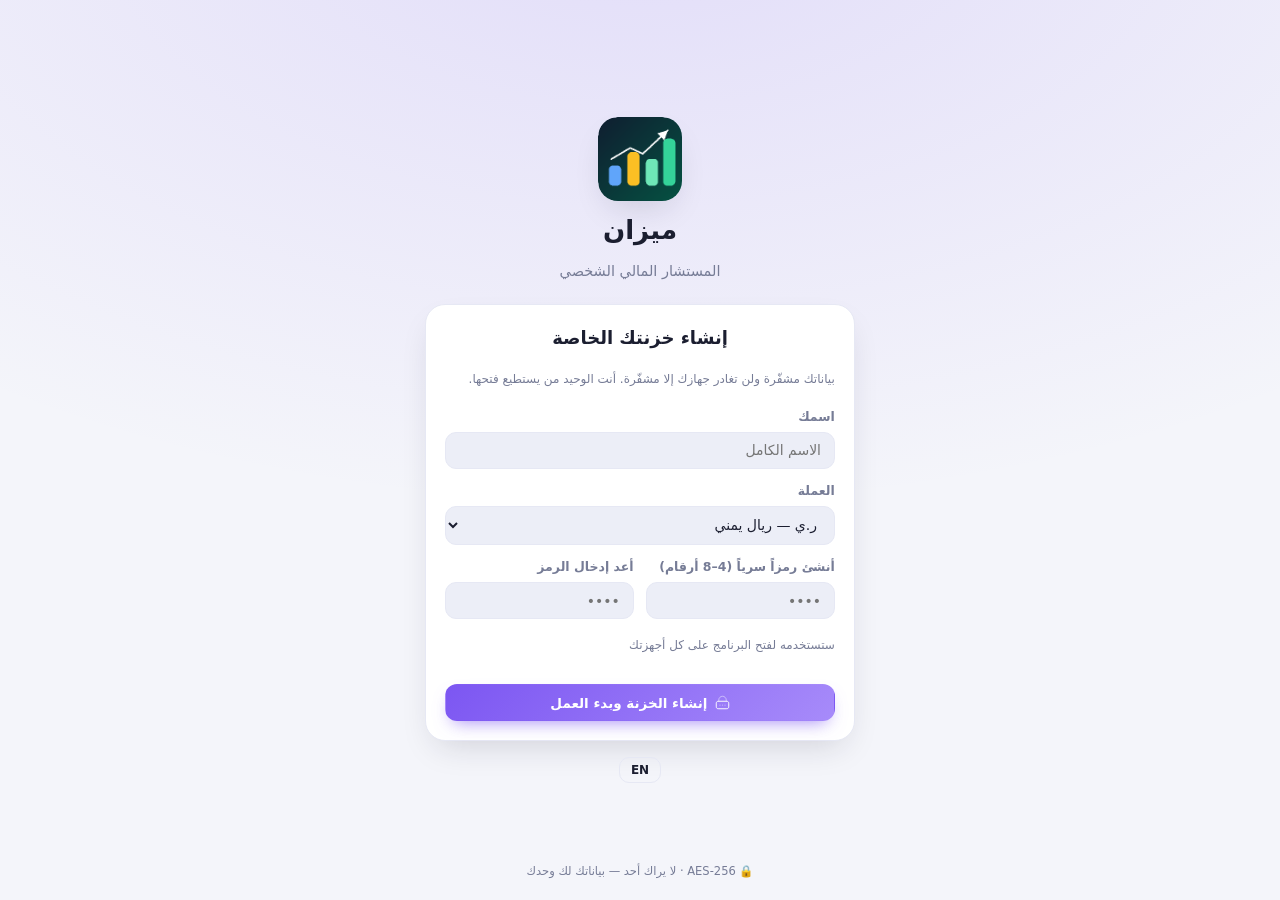
==== finance/index.html @ 8d306472 "إضافة ميزان | Mizan — مستشار مالي شخصي مشفّر (PWA) - تطبيق ثابت HTML/CSS/JS كامل عربي/إنجليزي (RTL ا" ====
<!DOCTYPE html>
<html lang="ar" dir="rtl">
<head>
  <meta charset="UTF-8">
  <meta name="viewport" content="width=device-width, initial-scale=1, viewport-fit=cover">
  <meta name="theme-color" content="#f4f5fa">
  <meta name="description" content="ميزان — مستشار مالي شخصي مشفّر يعمل على الهاتف والكمبيوتر مع مزامنة خاصة">
  <meta name="apple-mobile-web-app-capable" content="yes">
  <meta name="apple-mobile-web-app-status-bar-style" content="black-translucent">
  <title>ميزان | Mizan — المستشار المالي الشخصي</title>
  <link rel="manifest" href="manifest.webmanifest">
  <link rel="icon" type="image/png" href="assets/img/favicon.png">
  <link rel="apple-touch-icon" href="assets/img/icon-192.png">
  <link rel="stylesheet" href="assets/css/styles.css">
</head>
<body>

  <!-- ===================== شاشة القفل / الإنشاء ===================== -->
  <div id="lock-screen">
    <div id="lock-card"></div>
    <p class="lock-foot muted">🔒 AES-256 · لا يراك أحد — بياناتك لك وحدك</p>
  </div>

  <!-- ===================== التطبيق ===================== -->
  <div id="app" class="hidden">
    <aside id="sidebar"></aside>
    <div id="scrim" onclick="App.closeSidebar()"></div>
    <div id="main">
      <header id="topbar"></header>
      <main id="view" class="view"></main>
    </div>
  </div>

  <div id="modals"></div>
  <div id="toasts" aria-live="polite"></div>

  <!-- ===================== السكربتات (بالترتيب) ===================== -->
  <script src="assets/js/i18n.js"></script>
  <script src="assets/js/icons.js"></script>
  <script src="assets/js/util.js"></script>
  <script src="assets/js/data.js"></script>
  <script src="assets/js/vault.js"></script>
  <script src="assets/js/model.js"></script>
  <script src="assets/js/sync.js"></script>
  <script src="assets/js/advisor.js"></script>
  <script src="assets/js/views-core.js"></script>
  <script src="assets/js/views-finance.js"></script>
  <script src="assets/js/views-advisor.js"></script>
  <script src="assets/js/views-settings.js"></script>
  <script src="assets/js/app.js"></script>
</body>
</html>
---- finance/assets/css/styles.css ----
/* ============================================================
   ميزان | Mizan — التنسيقات الكاملة (تصميم الموك-أب)
   شريط جانبي داكن · منطقة رئيسية فاتحة · بطاقات متدرجة
   بنفسجي/تركوازي/وردي/أزرق · أزرار بنفسجية
   4 ثيمات · RTL/LTR · موبايل أول · طباعة
   ============================================================ */

/* ---------------- الثيمات ---------------- */
:root, [data-theme="light"] {
  --bg: #f4f5fa; --bg-2: #eceef7; --card: #ffffff; --card-2: #f5f6fc;
  --border: #e6e8f4; --text-1: #1b1e30; --text-2: #767c96;
  --primary: #7c56f2; --primary-2: #a78bfa; --primary-ink: #ffffff;
  --c-income: #10b981; --c-expense: #ef4444; --c-warn: #f59e0b; --c-orange: #f97316;
  --chart-grid: rgba(0,0,0,.08);
  --shadow: 0 8px 26px rgba(27,30,48,.08);
  --shadow-2: 0 14px 34px -12px rgba(27,30,48,.18);
  /* الشريط الجانبي الداكن (ثابت في كل الثيمات) */
  --side-bg: #1b2033; --side-bg-2: #161a2b;
  --side-text: #a5adcb; --side-text-1: #f5f6ff;
  --side-hover: rgba(255,255,255,.07);
  --side-active-1: #7c56f2; --side-active-2: #a78bfa;
  --side-border: rgba(255,255,255,.08);
  /* بطاقات متدرجة */
  --g-violet: linear-gradient(135deg, #8b5cf6 0%, #6d28d9 100%);
  --g-teal: linear-gradient(135deg, #2dd4bf 0%, #0d9488 100%);
  --g-pink: linear-gradient(135deg, #f472b6 0%, #db2777 100%);
  --g-blue: linear-gradient(135deg, #60a5fa 0%, #2563eb 100%);
}
[data-theme="dark"] {
  --bg: #0f1219; --bg-2: #151924; --card: #171b27; --card-2: #1d2231;
  --border: #272d3f; --text-1: #e8ebf5; --text-2: #8d95ad;
  --primary: #8b5cf6; --primary-2: #a78bfa; --primary-ink: #ffffff;
  --c-income: #34d399; --c-expense: #f87171; --c-warn: #fbbf24; --c-orange: #fb923c;
  --chart-grid: rgba(255,255,255,.07);
  --shadow: 0 8px 26px rgba(0,0,0,.35);
  --shadow-2: 0 14px 34px -12px rgba(0,0,0,.5);
  --side-bg: #12151f; --side-bg-2: #0d1018;
  --side-text: #98a0ba; --side-text-1: #f4f5ff;
  --side-hover: rgba(255,255,255,.06);
  --side-active-1: #7c56f2; --side-active-2: #a78bfa;
  --side-border: rgba(255,255,255,.07);
  --g-violet: linear-gradient(135deg, #8b5cf6 0%, #5b21b6 100%);
  --g-teal: linear-gradient(135deg, #14b8a6 0%, #0f766e 100%);
  --g-pink: linear-gradient(135deg, #f472b6 0%, #be185d 100%);
  --g-blue: linear-gradient(135deg, #60a5fa 0%, #1d4ed8 100%);
}
[data-theme="ocean"] {
  --bg: #071527; --bg-2: #0a1c33; --card: #0d2340; --card-2: #112c50;
  --border: #1c3a63; --text-1: #dcecff; --text-2: #7f9cc4;
  --primary: #38bdf8; --primary-2: #7dd3fc; --primary-ink: #04121f;
  --c-income: #34d399; --c-expense: #fb7185; --c-warn: #fbbf24; --c-orange: #fb923c;
  --chart-grid: rgba(255,255,255,.08);
  --shadow: 0 8px 26px rgba(0,0,0,.4);
  --shadow-2: 0 14px 34px -12px rgba(0,0,0,.55);
  --side-bg: #050f1e; --side-bg-2: #030a15;
  --side-text: #8ea9cd; --side-text-1: #eaf4ff;
  --side-hover: rgba(255,255,255,.06);
  --side-active-1: #1d8fd4; --side-active-2: #38bdf8;
  --side-border: rgba(255,255,255,.07);
  --g-violet: linear-gradient(135deg, #8b5cf6 0%, #5b21b6 100%);
  --g-teal: linear-gradient(135deg, #2dd4bf 0%, #0d9488 100%);
  --g-pink: linear-gradient(135deg, #f472b6 0%, #db2777 100%);
  --g-blue: linear-gradient(135deg, #38bdf8 0%, #2563eb 100%);
}
[data-theme="royal"] {
  --bg: #140f24; --bg-2: #1a1330; --card: #201840; --card-2: #272050;
  --border: #372d63; --text-1: #ece7ff; --text-2: #9b90c9;
  --primary: #8b6df0; --primary-2: #a78bfa; --primary-ink: #ffffff;
  --c-income: #a78bfa; --c-expense: #fb7185; --c-warn: #fbbf24; --c-orange: #fb923c;
  --chart-grid: rgba(255,255,255,.09);
  --shadow: 0 8px 26px rgba(0,0,0,.45);
  --shadow-2: 0 14px 34px -12px rgba(0,0,0,.6);
  --side-bg: #100b1f; --side-bg-2: #0b0717;
  --side-text: #a99ed4; --side-text-1: #f3efff;
  --side-hover: rgba(255,255,255,.07);
  --side-active-1: #7c5cd6; --side-active-2: #a78bfa;
  --side-border: rgba(255,255,255,.08);
  --g-violet: linear-gradient(135deg, #8b5cf6 0%, #6d28d9 100%);
  --g-teal: linear-gradient(135deg, #2dd4bf 0%, #0d9488 100%);
  --g-pink: linear-gradient(135deg, #f472b6 0%, #db2777 100%);
  --g-blue: linear-gradient(135deg, #818cf8 0%, #4338ca 100%);
}

* { box-sizing: border-box; }
html, body { margin: 0; padding: 0; height: 100%; }
body {
  font-family: "Segoe UI", Tahoma, "Noto Kufi Arabic", system-ui, -apple-system, sans-serif;
  background: var(--bg); color: var(--text-1); font-size: 14.5px; line-height: 1.6;
  -webkit-tap-highlight-color: transparent; transition: background .3s, color .3s;
}
h1,h2,h3,h4 { margin: 0; font-weight: 700; }
p { margin: .3rem 0; }
a { color: var(--primary); }
.muted { color: var(--text-2); }
.small { font-size: 12px; }
.center { text-align: center; }
.grow { flex: 1; }
.mt { margin-top: 1rem; }
.hidden { display: none !important; }
button { font-family: inherit; }
:focus-visible { outline: 2px solid var(--primary); outline-offset: 2px; }
* { scrollbar-width: thin; scrollbar-color: var(--border) transparent; }
::selection { background: color-mix(in srgb, var(--primary) 30%, transparent); }

/* ---------------- أيقونات Solar ---------------- */
.ic {
  width: 18px; height: 18px; display: inline-block; vertical-align: middle;
  flex-shrink: 0; fill: none;
}

/* ---------------- الأزرار ---------------- */
.btn {
  display: inline-flex; align-items: center; justify-content: center; gap: .45rem;
  border: 1px solid var(--border); background: var(--card); color: var(--text-1);
  padding: .58rem 1.05rem; border-radius: 12px; cursor: pointer; font-size: 13.5px; font-weight: 700;
  transition: .16s; white-space: nowrap;
}
.btn:hover { border-color: var(--primary); color: var(--primary); transform: translateY(-1px); }
.btn:active { transform: translateY(0); }
.btn:disabled { opacity: .55; cursor: not-allowed; transform: none; }
.btn-primary {
  background: linear-gradient(135deg, var(--primary), var(--primary-2));
  color: var(--primary-ink); border-color: transparent;
  box-shadow: 0 8px 18px -8px color-mix(in srgb, var(--primary) 75%, transparent);
}
.btn-primary:hover { color: var(--primary-ink); border-color: transparent; filter: brightness(1.05); }
.btn-ghost { background: transparent; }
.btn-danger { background: #b3261e22; color: #ef4444; border-color: #ef444455; }
.btn-danger:hover { background: #b3261e33; border-color: #ef4444; color: #ef4444; }
.btn-sm { padding: .32rem .65rem; font-size: 12px; border-radius: 10px; }
.btn.full { width: 100%; margin-top: .7rem; }
.btn-row { display: flex; gap: .5rem; flex-wrap: wrap; align-items: center; margin-top: .6rem; }
.btn-ic { width: 15px; height: 15px; }
.icon-btn {
  background: transparent; border: 1px solid transparent; color: var(--text-2);
  width: 38px; height: 38px; border-radius: 11px; cursor: pointer;
  display: inline-flex; align-items: center; justify-content: center; transition: .15s;
}
.icon-btn .ic { width: 19px; height: 19px; }
.icon-btn:hover { background: var(--card-2); color: var(--primary); border-color: var(--border); }
.btn-ghost.danger { color: #ef4444; }

/* ---------------- الحقول ---------------- */
.input {
  width: 100%; background: var(--bg-2); border: 1px solid var(--border); color: var(--text-1);
  padding: .58rem .8rem; border-radius: 11px; font-size: 14px; font-family: inherit; transition: .15s;
}
.input:focus { outline: none; border-color: var(--primary); box-shadow: 0 0 0 3px color-mix(in srgb, var(--primary) 20%, transparent); }
.input-pin { letter-spacing: .5rem; font-size: 22px; text-align: center; }
.fld { display: flex; flex-direction: column; gap: .3rem; font-size: 12.5px; color: var(--text-2); font-weight: 600; }
.lbl-ic { width: 14px; height: 14px; }
.form { display: flex; flex-direction: column; gap: .8rem; }
.grid2 { display: grid; grid-template-columns: 1fr 1fr; gap: .8rem; }
.check { display: flex; align-items: center; gap: .5rem; font-size: 13px; color: var(--text-2); cursor: pointer; }
.check input { width: 17px; height: 17px; accent-color: var(--primary); }
.filters { display: flex; gap: .5rem; flex-wrap: wrap; margin: .9rem 0; }
.filters .input { width: auto; flex: 1 1 130px; }
.filters .grow { flex: 2 1 220px; }
.seg { display: inline-flex; background: var(--bg-2); border: 1px solid var(--border); border-radius: 12px; padding: 3px; gap: 3px; }
.seg-btn { flex: 1; border: 0; background: transparent; color: var(--text-2); padding: .45rem .9rem; border-radius: 9px; cursor: pointer; font-weight: 700; font-size: 13px; display: inline-flex; align-items: center; justify-content: center; gap: .4rem; }
.seg-ic { width: 15px; height: 15px; }
.seg-btn.on { background: var(--card); color: var(--text-1); box-shadow: var(--shadow); }
.seg-btn.on.expense { color: var(--c-expense); }
.seg-btn.on.income { color: var(--c-income); }

/* ---------------- البطاقات والشبكات ---------------- */
.card {
  background: var(--card); border: 1px solid var(--border); border-radius: 18px;
  padding: 1.05rem 1.15rem; box-shadow: var(--shadow);
}
.card-title {
  font-size: 14.5px; font-weight: 800; margin-bottom: .65rem; color: var(--text-1);
  display: flex; align-items: center; gap: .5rem;
}
.card-title .ic { width: 17px; height: 17px; color: var(--primary); }
.grid2.stretch { display: grid; grid-template-columns: 1fr 1fr; gap: 1rem; margin: 1rem 0; align-items: start; }
.kpis { display: grid; grid-template-columns: repeat(4, 1fr); gap: .8rem; margin: .3rem 0 1rem; }
.kpis-2 { grid-template-columns: 1fr 1fr; }
.kpi { background: var(--card); border: 1px solid var(--border); border-radius: 16px; padding: .85rem 1rem; position: relative; overflow: hidden; box-shadow: var(--shadow); }
.kpi::after { content: ''; position: absolute; inset-inline-end: 0; top: 0; bottom: 0; width: 4px; background: var(--border); }
.kpi.income::after { background: var(--c-income); }
.kpi.expense::after { background: var(--c-expense); }
.kpi-top { display: flex; justify-content: space-between; align-items: center; }
.kpi-label { font-size: 12px; color: var(--text-2); font-weight: 700; }
.kpi-ic { color: var(--primary); display: inline-flex; }
.kpi-ic .ic { width: 17px; height: 17px; }
.kpi-val { font-size: 21px; font-weight: 800; margin-top: .2rem; direction: ltr; text-align: start; }
.kpi-sub { font-size: 11.5px; color: var(--text-2); margin-top: .1rem; display: flex; align-items: center; gap: .25rem; }
.list { display: flex; flex-direction: column; }
.card-list { display: flex; flex-direction: column; gap: .8rem; }

/* ---------------- بطاقات الملخص المتدرجة (الموك-أب) ---------------- */
.stats-grid { display: grid; grid-template-columns: repeat(4, 1fr); gap: 1rem; margin: .3rem 0 1.2rem; }
.stat-card {
  display: grid;
  grid-template-columns: auto 1fr auto;
  grid-template-areas: "ic . go" "info info info";
  gap: .55rem .6rem;
  align-items: center;
  padding: 1rem 1.05rem 1.05rem;
  border-radius: 20px;
  color: #fff;
  position: relative;
  overflow: hidden;
  cursor: default;
  transition: transform .18s, box-shadow .18s;
}
.stat-card::after {
  content: ''; position: absolute; inset: 0;
  background: radial-gradient(120% 90% at 100% 0%, rgba(255,255,255,.22), transparent 55%);
  pointer-events: none;
}
.stat-card.violet { background: var(--g-violet); box-shadow: 0 12px 26px -12px #8b5cf6aa; }
.stat-card.teal { background: var(--g-teal); box-shadow: 0 12px 26px -12px #14b8a6aa; }
.stat-card.pink { background: var(--g-pink); box-shadow: 0 12px 26px -12px #ec4899aa; }
.stat-card.blue { background: var(--g-blue); box-shadow: 0 12px 26px -12px #3b82f6aa; }
.stat-card[role="button"] { cursor: pointer; }
.stat-card[role="button"]:hover { transform: translateY(-3px); }
.stat-ic {
  grid-area: ic;
  width: 44px; height: 44px; border-radius: 14px;
  background: rgba(255,255,255,.22);
  border: 1px solid rgba(255,255,255,.28);
  display: flex; align-items: center; justify-content: center;
  position: relative; z-index: 1;
}
.stat-ic .ic { width: 23px; height: 23px; }
.stat-go {
  grid-area: go;
  width: 34px; height: 34px; border-radius: 50%;
  background: rgba(255,255,255,.2); border: 1px solid rgba(255,255,255,.3);
  color: #fff; display: flex; align-items: center; justify-content: center;
  cursor: pointer; transition: .15s; position: relative; z-index: 1;
}
.stat-go .ic { width: 16px; height: 16px; }
.stat-go:hover { background: rgba(255,255,255,.34); transform: rotate(8deg); }
.stat-info { grid-area: info; display: flex; flex-direction: column; min-width: 0; position: relative; z-index: 1; }
.stat-label { font-size: 12px; font-weight: 700; color: rgba(255,255,255,.85); }
.stat-val { font-size: 23px; font-weight: 800; line-height: 1.25; direction: ltr; text-align: start; }
.stat-sub { font-size: 11.5px; color: rgba(255,255,255,.78); white-space: nowrap; overflow: hidden; text-overflow: ellipsis; }

/* ---------------- تخطيط لوحة التحكم ---------------- */
.dash-layout { display: flex; gap: 1rem; align-items: flex-start; }
[dir="rtl"] .dash-layout { flex-direction: row-reverse; }
.dash-main { flex: 1; min-width: 0; display: flex; flex-direction: column; gap: 1rem; }
.dash-aside { width: 340px; flex-shrink: 0; display: flex; flex-direction: column; gap: 1rem; }
.page-head.greet h2 { font-size: 22px; }
.page-head.greet p { font-size: 12.5px; }

/* إحصاءات سريعة (العمود الجانبي) */
.qstats { display: flex; flex-direction: column; gap: .65rem; }
.qstat { display: flex; align-items: center; gap: .7rem; }
.qstat-ic {
  width: 38px; height: 38px; border-radius: 12px; flex-shrink: 0;
  background: color-mix(in srgb, var(--primary) 14%, transparent);
  color: var(--primary);
  display: flex; align-items: center; justify-content: center;
}
.qstat-ic .ic { width: 19px; height: 19px; }
.qstat > div { display: flex; flex-direction: column; min-width: 0; }
.qstat-label { font-size: 11.5px; color: var(--text-2); font-weight: 600; }
.qstat b { font-size: 14px; font-weight: 800; }

/* ---------------- الحركات ---------------- */
.tx-row { display: flex; align-items: center; gap: .7rem; padding: .55rem .2rem; border-bottom: 1px solid var(--border); }
.list .tx-row:last-child, .card .tx-row:last-child { border-bottom: 0; }
.tx-row.clickable { cursor: pointer; border-radius: 12px; }
.tx-row.clickable:hover { background: var(--card-2); }
.tx-ic { width: 40px; height: 40px; border-radius: 13px; display: flex; align-items: center; justify-content: center; flex-shrink: 0; }
.tx-ic .ic { width: 20px; height: 20px; }
.tx-mid { flex: 1; min-width: 0; }
.tx-title { font-weight: 700; font-size: 13.5px; display: flex; align-items: center; gap: .4rem; }
.tx-sub { font-size: 11.5px; color: var(--text-2); overflow: hidden; text-overflow: ellipsis; white-space: nowrap; }
.tx-amt { font-weight: 800; direction: ltr; font-size: 14px; white-space: nowrap; }
.tx-amt.income { color: var(--c-income); }
.tx-amt.expense { color: var(--c-expense); }
.day-group { margin-bottom: .3rem; }
.day-head { display: flex; justify-content: space-between; padding: .4rem .3rem .3rem; font-size: 12px; color: var(--text-2); font-weight: 700; }
.day-net { direction: ltr; }
.day-net.income { color: var(--c-income); }
.day-net.expense { color: var(--c-expense); }
.sum-bar { display: flex; gap: .5rem; flex-wrap: wrap; align-items: center; margin-bottom: .8rem; }
.chip {
  display: inline-flex; align-items: center; gap: .4rem;
  background: var(--card-2); border: 1px solid var(--border); border-radius: 999px;
  padding: .25rem .7rem; font-size: 12px; font-weight: 700; color: var(--text-1);
}
.chip::before { content: ''; width: 8px; height: 8px; border-radius: 50%; background: var(--chip, var(--primary)); }
.chip:has(.ic)::before { display: none; }
.chip .chip-ic { width: 14px; height: 14px; color: var(--chip, var(--primary)); }
.chip.ok { color: var(--c-income); }
.chip.bad { color: var(--c-expense); }
.chip.muted { color: var(--text-2); }

/* ---------------- الحسابات ---------------- */
.acc-grid { display: grid; grid-template-columns: repeat(auto-fill, minmax(280px, 1fr)); gap: 1rem; }
.acc-head { display: flex; align-items: center; gap: .7rem; }
.acc-ic {
  width: 46px; height: 46px; border-radius: 14px;
  background: color-mix(in srgb, var(--primary) 13%, transparent);
  color: var(--primary);
  display: flex; align-items: center; justify-content: center; flex-shrink: 0;
}
.acc-ic .ic { width: 24px; height: 24px; }
.acc-names { flex: 1; min-width: 0; display: flex; flex-direction: column; }
.acc-bal { font-weight: 800; font-size: 17px; direction: ltr; }
.acc-foot { display: flex; gap: .4rem; margin-top: .7rem; flex-wrap: wrap; }

/* ---------------- أشرطة التقدّم ---------------- */
.bar { height: 9px; background: var(--bg-2); border-radius: 999px; overflow: hidden; margin: .35rem 0; }
.bar.big { height: 13px; }
.bar-fill { display: block; height: 100%; border-radius: 999px; transition: width .5s; }
.bar-fill.ok { background: linear-gradient(90deg, var(--primary), var(--primary-2)); }
.bar-fill.warn { background: linear-gradient(90deg, #d97706, var(--c-warn)); }
.bar-fill.bad { background: linear-gradient(90deg, #b91c1c, var(--c-expense)); }
.bar-fill.nolimit { background: var(--text-2); opacity: .4; }

/* ---------------- الميزانية ---------------- */
.budget-total .bt-head { display: flex; justify-content: space-between; font-weight: 700; }
.budget-row { padding: .6rem 0; border-bottom: 1px dashed var(--border); }
.budget-row:last-child { border-bottom: 0; }
.br-head { display: flex; align-items: center; gap: .5rem; }
.br-amt { flex: 1; text-align: end; font-weight: 700; font-size: 13px; direction: ltr; }
.month-tag { font-weight: 800; min-width: 110px; text-align: center; }
.due-banner { display: flex; align-items: center; justify-content: space-between; gap: 1rem; margin-bottom: 1rem; border-color: var(--c-warn); }
.due-banner span { display: inline-flex; align-items: center; gap: .45rem; font-weight: 700; }
.due-banner .ic { color: var(--c-warn); }
.rec-card.off { opacity: .6; }

/* ---------------- الرسوم ---------------- */
.chart-wrap svg.chart { width: 100%; height: auto; display: block; }
.legend-inline { display: flex; gap: 1rem; font-size: 12px; color: var(--text-2); }
.legend-inline .dot, .legend-row .dot { display: inline-block; width: 9px; height: 9px; border-radius: 50%; margin-inline-end: .3rem; }
.donut-box { display: flex; gap: 1rem; align-items: center; flex-wrap: wrap; }
.donut { width: 165px; height: 165px; flex-shrink: 0; }
.legend { flex: 1; min-width: 160px; display: flex; flex-direction: column; gap: .3rem; }
.legend-row { display: flex; align-items: center; gap: .4rem; font-size: 12.5px; }
.legend-label { flex: 1; color: var(--text-2); }
.legend-val { font-weight: 700; direction: ltr; }
.legend-pct { color: var(--text-2); min-width: 42px; text-align: end; }
.gauge-box { text-align: center; }
.gauge-box svg { width: 190px; max-width: 100%; }
.gauge-arc { transition: stroke-dasharray .8s; }
.gauge-label { font-weight: 700; color: var(--text-2); margin-top: -.4rem; }
.empty-mini { color: var(--text-2); font-size: 13px; padding: 1.4rem 0; text-align: center; }

/* درجة المستشار */
.score-parts { display: flex; gap: .55rem; margin-top: .7rem; flex-wrap: wrap; }
.score-part { display: flex; align-items: center; gap: .35rem; background: var(--card-2); border-radius: 10px; padding: .32rem .55rem; font-size: 12px; }
.sp-ic { color: var(--primary); }
.sp-ic .ic, .score-part .sp-ic { width: 14px; height: 14px; }
.sp-metric { direction: ltr; font-weight: 700; color: var(--text-2); }
.sp-bar { width: 34px; height: 6px; background: var(--bg-2); border-radius: 999px; overflow: hidden; }
.sp-bar.wide { flex: 1; width: auto; }
.sp-bar i { display: block; height: 100%; background: linear-gradient(90deg, var(--primary), var(--primary-2)); border-radius: 999px; }
.score-parts.vert { flex-direction: column; }
.sp-row { display: flex; align-items: center; gap: .6rem; font-size: 13px; }
.sp-name { min-width: 155px; color: var(--text-2); display: inline-flex; align-items: center; gap: .4rem; }
.sp-name .ic { width: 15px; height: 15px; color: var(--primary); }
.sp-val { font-weight: 800; direction: ltr; min-width: 46px; text-align: center; }

/* ---------------- المستشار ---------------- */
.ins-list { display: flex; flex-direction: column; gap: .6rem; }
.ins { display: flex; gap: .65rem; padding: .7rem .8rem; border-radius: 14px; border: 1px solid var(--border); background: var(--card-2); }
.ins-high { border-inline-start: 4px solid var(--c-expense); }
.ins-med { border-inline-start: 4px solid var(--c-warn); }
.ins-low { border-inline-start: 4px solid var(--primary-2); }
.ins-ic { color: var(--primary); display: inline-flex; padding-top: .1rem; }
.ins-ic .ic { width: 20px; height: 20px; }
.ins-high .ins-ic { color: var(--c-expense); }
.ins-med .ins-ic { color: var(--c-warn); }
.ins-title { font-weight: 800; font-size: 13px; }
.ins-text { font-size: 13px; color: var(--text-2); margin: .15rem 0 0; }
.goal-result { display: grid; grid-template-columns: 1fr 1fr; gap: .8rem; margin-top: .8rem; }
.goal-verdict { grid-column: 1 / -1; padding: .6rem .8rem; border-radius: 12px; font-weight: 700; font-size: 13px; background: var(--card-2); }
.goal-verdict.ok { color: var(--c-income); }
.goal-verdict.tight { color: var(--c-warn); }
.goal-verdict.no { color: var(--c-expense); }

/* ---------------- التقارير ---------------- */
.rank-row { display: flex; align-items: center; gap: .6rem; padding: .4rem 0; border-bottom: 1px dashed var(--border); }
.rank-row:last-child { border-bottom: 0; }
.rank-bar { flex: 1; height: 8px; background: var(--bg-2); border-radius: 999px; overflow: hidden; }
.rank-bar i { display: block; height: 100%; background: linear-gradient(90deg, var(--primary), var(--primary-2)); }
.delta { font-size: 12px; font-weight: 800; direction: ltr; display: inline-flex; align-items: center; gap: .15rem; }
.delta-ic { width: 11px; height: 11px; }
.table-wrap { overflow-x: auto; margin: 1rem 0; }
.table { width: 100%; border-collapse: collapse; font-size: 13px; }
.table th, .table td { padding: .5rem .6rem; text-align: start; border-bottom: 1px solid var(--border); }
.table th { color: var(--text-2); font-size: 12px; }
.table td.num, .table th.num { direction: ltr; text-align: end; }
.table tfoot td { font-weight: 800; border-top: 2px solid var(--border); }
.table td .ic { width: 15px; height: 15px; color: var(--primary); vertical-align: -3px; }

/* ---------------- الإعدادات ---------------- */
.settings-layout { display: grid; grid-template-columns: 215px 1fr; gap: 1rem; align-items: start; }
.settings-nav { display: flex; flex-direction: column; gap: .3rem; position: sticky; top: 1rem; }
.set-tab {
  display: flex; align-items: center; gap: .55rem;
  background: transparent; border: 1px solid transparent; color: var(--text-2);
  padding: .58rem .85rem; border-radius: 12px; cursor: pointer; font-weight: 700;
  font-size: 13.5px; text-align: start; transition: .14s;
}
.set-tab .tab-ic { width: 17px; height: 17px; }
.set-tab:hover { background: var(--card); color: var(--text-1); }
.set-tab.on {
  background: linear-gradient(135deg, color-mix(in srgb, var(--primary) 16%, var(--card)), var(--card));
  color: var(--primary); border-color: color-mix(in srgb, var(--primary) 35%, transparent);
}
.settings-body { display: flex; flex-direction: column; gap: 1rem; }
.kv { display: flex; flex-direction: column; gap: .35rem; margin: .5rem 0; }
.kv > div { display: flex; justify-content: space-between; gap: 1rem; font-size: 13px; padding: .3rem 0; border-bottom: 1px dashed var(--border); align-items: center; }
.kv b { direction: ltr; }
.kv-ic { width: 16px; height: 16px; vertical-align: -3px; }
.theme-grid { display: grid; grid-template-columns: repeat(auto-fit, minmax(110px, 1fr)); gap: .7rem; }
.theme-card {
  display: flex; flex-direction: column; align-items: center; gap: .35rem;
  padding: .95rem .5rem; border-radius: 16px; border: 2px solid var(--border);
  background: var(--card-2); cursor: pointer; font-weight: 700; font-size: 13px;
  color: var(--text-1); transition: .15s;
}
.theme-card:hover { transform: translateY(-2px); }
.theme-card.on { border-color: var(--primary); box-shadow: 0 0 0 3px color-mix(in srgb, var(--primary) 22%, transparent); }
.theme-card.dark { background: #131a23; color: #e8ebf5; }
.theme-card.light { background: #f4f7fb; color: #17202e; }
.theme-card.ocean { background: #0d2340; color: #dcecff; }
.theme-card.royal { background: #201840; color: #ece7ff; }
.th-ic { display: flex; }
.th-ic .ic { width: 24px; height: 24px; }
.steps { margin: .4rem 0; padding-inline-start: 1.2rem; color: var(--text-2); font-size: 12.5px; }
.steps li { margin-bottom: .25rem; }
.sync-status { margin: .5rem 0; }
.sync-pill {
  display: inline-flex; align-items: center; gap: .45rem;
  padding: .38rem .85rem; border-radius: 999px; font-size: 12.5px; font-weight: 700;
  background: var(--card-2); border: 1px solid var(--border);
}
.sync-pill .pill-ic { width: 14px; height: 14px; }
.sync-pill.ok { color: var(--c-income); border-color: color-mix(in srgb, var(--c-income) 40%, transparent); }
.sync-pill.err { color: var(--c-expense); }
.sync-pill.busy { color: var(--c-warn); }
.log-row { display: flex; gap: .6rem; align-items: center; padding: .35rem 0; border-bottom: 1px dashed var(--border); font-size: 12.5px; }
.log-ic { width: 15px; height: 15px; }
.danger-box { border: 1px solid #ef444455; border-radius: 14px; padding: .8rem; background: #b3261e11; }
.about { text-align: center; display: flex; flex-direction: column; align-items: center; gap: .3rem; }

/* ---------------- النوافذ والتنبيهات ---------------- */
.overlay { position: fixed; inset: 0; background: rgba(10,12,22,.55); backdrop-filter: blur(4px); display: flex; align-items: center; justify-content: center; padding: 1rem; z-index: 60; opacity: 0; transition: opacity .2s; }
.overlay.show { opacity: 1; }
.modal { background: var(--card); border: 1px solid var(--border); border-radius: 20px; width: min(480px, 100%); max-height: 88vh; display: flex; flex-direction: column; box-shadow: 0 24px 60px rgba(10,12,22,.35); transform: translateY(8px); transition: transform .2s; }
.overlay.show .modal { transform: none; }
.modal-wide { width: min(680px, 100%); }
.modal-head { display: flex; align-items: center; justify-content: space-between; gap: .6rem; padding: .95rem 1.15rem; border-bottom: 1px solid var(--border); }
.modal-head h3 { display: flex; align-items: center; gap: .5rem; font-size: 15.5px; }
.modal-head h3 .ic { width: 18px; height: 18px; color: var(--primary); }
.modal-body { padding: 1rem 1.15rem; overflow-y: auto; }
.modal-foot { display: flex; gap: .5rem; justify-content: flex-end; padding: .8rem 1.15rem; border-top: 1px solid var(--border); }
.confirm-body { font-size: 14px; }
.recovery-code {
  font-family: "Consolas", monospace; font-size: 20px; font-weight: 800;
  letter-spacing: .12em; direction: ltr; text-align: center;
  background: var(--bg-2); border: 1px dashed var(--primary); border-radius: 14px;
  padding: .9rem; margin: .8rem 0; user-select: all; color: var(--primary);
}
#toasts { position: fixed; bottom: 1rem; inset-inline-start: 50%; transform: translateX(50%); display: flex; flex-direction: column; gap: .5rem; z-index: 90; align-items: center; }
[dir="rtl"] #toasts { transform: translateX(50%); }
[dir="ltr"] #toasts { transform: translateX(-50%); }
.toast {
  display: flex; align-items: center; gap: .55rem;
  background: var(--card); border: 1px solid var(--border); border-radius: 14px;
  padding: .6rem 1rem; box-shadow: var(--shadow-2); font-size: 13.5px; font-weight: 600;
  opacity: 0; transform: translateY(10px); transition: .25s; max-width: 92vw;
}
.toast.show { opacity: 1; transform: none; }
.toast-ic { display: inline-flex; }
.toast-ic .ic { width: 16px; height: 16px; }
.toast-ok .toast-ic { color: var(--c-income); }
.toast-err .toast-ic { color: var(--c-expense); }
.toast-warn .toast-ic { color: var(--c-warn); }
.toast-info .toast-ic { color: var(--primary); }

/* ---------------- شاشة القفل ---------------- */
#lock-screen {
  position: fixed; inset: 0; display: flex; flex-direction: column;
  align-items: center; justify-content: center;
  background: radial-gradient(1100px 600px at 50% -10%, color-mix(in srgb, var(--primary) 15%, transparent), transparent), var(--bg);
  padding: 1.2rem; z-index: 40;
}
#lock-card { width: min(430px, 100%); display: flex; flex-direction: column; gap: 1rem; align-items: stretch; }
.auth-logo { text-align: center; display: flex; flex-direction: column; align-items: center; gap: .2rem; }
.auth-logo img { border-radius: 20px; box-shadow: var(--shadow-2); }
.auth-logo h1 { font-size: 26px; margin-top: .4rem; }
.auth-form { background: var(--card); border: 1px solid var(--border); border-radius: 20px; padding: 1.2rem; box-shadow: var(--shadow-2); }
.auth-form h2 { font-size: 18px; display: flex; align-items: center; gap: .5rem; justify-content: center; }
.auth-msg { min-height: 18px; font-size: 12.5px; color: var(--c-expense); font-weight: 700; }
.lang-btn { align-self: center; }
.lock-foot { position: fixed; bottom: .9rem; font-size: 11.5px; }

/* ---------------- الهيكل ---------------- */
#app { display: flex; min-height: 100vh; }
#sidebar {
  width: 252px; flex-shrink: 0;
  background: linear-gradient(180deg, var(--side-bg), var(--side-bg-2));
  border-inline-end: 1px solid var(--side-border);
  padding: 1rem .85rem; display: flex; flex-direction: column; gap: .9rem;
  position: sticky; top: 0; height: 100vh;
}
.brand { display: flex; align-items: center; gap: .65rem; padding: .2rem .45rem .7rem; }
.brand img { border-radius: 11px; }
.brand b { font-size: 17.5px; display: block; line-height: 1.25; color: var(--side-text-1); }
.brand .muted { color: var(--side-text); font-size: 11px; }
.nav { display: flex; flex-direction: column; gap: .2rem; flex: 1; overflow-y: auto; }
.nav-item {
  display: flex; align-items: center; gap: .65rem;
  background: transparent; border: 1px solid transparent; color: var(--side-text);
  padding: .58rem .75rem; border-radius: 12px; cursor: pointer; font-weight: 700;
  font-size: 13.5px; text-align: start; transition: .14s;
}
.nav-item:hover { background: var(--side-hover); color: var(--side-text-1); }
.nav-item.on {
  background: linear-gradient(135deg, var(--side-active-1), var(--side-active-2));
  color: #fff; border-color: transparent;
  box-shadow: 0 8px 18px -9px color-mix(in srgb, var(--side-active-1) 90%, transparent);
}
.nav-ic { width: 21px; height: 21px; display: inline-flex; align-items: center; justify-content: center; }
.nav-ic .ic { width: 21px; height: 21px; }
.side-foot { display: flex; flex-direction: column; gap: .55rem; border-top: 1px solid var(--side-border); padding-top: .65rem; }
.sync-mini { font-size: 11.5px; color: var(--side-text); padding: 0 .4rem; display: flex; align-items: center; gap: .4rem; }
.sync-mini .mini-ic { width: 14px; height: 14px; }
.side-user { display: flex; align-items: center; gap: .55rem; font-size: 13px; font-weight: 700; color: var(--side-text-1); }
.side-user .icon-btn { color: var(--side-text); width: 32px; height: 32px; }
.side-user .icon-btn:hover { background: var(--side-hover); border-color: transparent; color: #fff; }
.avatar {
  width: 31px; height: 31px; border-radius: 50%;
  background: linear-gradient(135deg, var(--primary), var(--primary-2));
  color: var(--primary-ink); display: flex; align-items: center; justify-content: center;
  font-weight: 800; flex-shrink: 0;
}
#main { flex: 1; min-width: 0; display: flex; flex-direction: column; }
#topbar {
  display: flex; align-items: center; gap: .55rem;
  padding: .6rem 1.15rem; border-bottom: 1px solid var(--border);
  background: color-mix(in srgb, var(--bg) 86%, transparent);
  backdrop-filter: blur(10px); position: sticky; top: 0; z-index: 20;
}
.top-title { font-size: 16.5px; }
/* حقل البحث */
.top-search {
  display: flex; align-items: center; gap: .45rem;
  background: var(--card); border: 1px solid var(--border); border-radius: 999px;
  padding: .38rem .95rem; width: min(290px, 32vw); transition: .15s;
}
.top-search:focus-within { border-color: var(--primary); box-shadow: 0 0 0 3px color-mix(in srgb, var(--primary) 16%, transparent); }
.ts-ic { color: var(--text-2); width: 17px; height: 17px; }
.top-search-input { border: 0; background: transparent; outline: none; font-size: 13.5px; color: var(--text-1); width: 100%; font-family: inherit; min-width: 0; }
.top-search-input::placeholder { color: var(--text-2); }
.top-search-input::-webkit-search-cancel-button { -webkit-appearance: none; }
/* الجرس + الصورة الشخصية */
.notif-btn { position: relative; border-radius: 50%; background: var(--card); border-color: var(--border); }
.notif-dot { position: absolute; top: 7px; inset-inline-end: 7px; width: 8px; height: 8px; background: #ef4444; border-radius: 50%; border: 2px solid var(--card); }
.top-avatar {
  display: flex; align-items: center; gap: .2rem; cursor: pointer;
  padding: .15rem .3rem .15rem .15rem; border-radius: 999px;
  background: var(--card); border: 1px solid var(--border);
}
.top-avatar .ta-ic { width: 14px; height: 14px; color: var(--text-2); }
.menu-btn { display: none; }
.view { padding: 1.2rem 1.15rem; max-width: 1280px; width: 100%; margin: 0 auto; }
.page-head { display: flex; align-items: flex-start; justify-content: space-between; gap: 1rem; flex-wrap: wrap; margin-bottom: .95rem; }
.page-head h2 { font-size: 20px; }
.page-actions { display: flex; gap: .45rem; align-items: center; flex-wrap: wrap; }
#scrim { display: none; }
.empty { text-align: center; color: var(--text-2); padding: 1.8rem 1rem; }
.empty-ic { display: flex; justify-content: center; margin-bottom: .4rem; color: var(--text-2); opacity: .8; }

/* ---------------- الموبايل ---------------- */
@media (max-width: 1100px) {
  .dash-layout, [dir="rtl"] .dash-layout { flex-direction: column; }
  .dash-aside { width: 100%; }
}
@media (max-width: 900px) {
  .kpis { grid-template-columns: 1fr 1fr; }
  .stats-grid { grid-template-columns: 1fr 1fr; }
  .grid2.stretch { grid-template-columns: 1fr; }
  .settings-layout { grid-template-columns: 1fr; }
  .settings-nav { flex-direction: row; overflow-x: auto; position: static; padding-bottom: .3rem; }
  .set-tab { white-space: nowrap; }
}
@media (max-width: 720px) {
  body { font-size: 14px; }
  #sidebar {
    position: fixed; inset-inline-start: 0; top: 0; bottom: 0; z-index: 50;
    transform: translateX(105%); transition: transform .25s; height: 100dvh;
  }
  [dir="ltr"] #sidebar { transform: translateX(-105%); }
  .side-open #sidebar { transform: none; }
  .side-open #scrim { display: block; position: fixed; inset: 0; background: rgba(10,12,22,.5); z-index: 45; }
  .menu-btn { display: inline-flex; color: #c8cde3; }
  .menu-btn:hover { background: rgba(255,255,255,.1); border-color: transparent; color: #fff; }
  /* الشريط العلوي الداكن في الموبايل (حسب الموك-أب) */
  #topbar {
    background: linear-gradient(135deg, var(--side-bg), var(--side-bg-2));
    border-bottom-color: var(--side-border);
  }
  #topbar .top-title { color: #fff; font-size: 15.5px; }
  #topbar .icon-btn { color: #c8cde3; }
  #topbar .icon-btn:hover { background: rgba(255,255,255,.1); border-color: transparent; color: #fff; }
  #topbar .notif-btn { background: rgba(255,255,255,.08); border-color: rgba(255,255,255,.12); }
  #topbar .top-avatar { background: rgba(255,255,255,.08); border-color: rgba(255,255,255,.12); }
  #topbar .top-avatar .ta-ic { color: #c8cde3; }
  .top-search { width: min(180px, 30vw); background: rgba(255,255,255,.09); border-color: rgba(255,255,255,.13); }
  .top-search .ts-ic { color: #c8cde3; }
  .top-search-input { color: #fff; }
  .top-search-input::placeholder { color: #9aa3c0; }
  .view { padding: .85rem .8rem; }
  .grid2 { grid-template-columns: 1fr; }
  .kpis { gap: .6rem; }
  .kpi-val { font-size: 18px; }
  .goal-result { grid-template-columns: 1fr; }
  .modal-foot { flex-direction: column-reverse; }
  .modal-foot .btn { width: 100%; }
  .sp-name { min-width: 125px; }
  .donut-box { justify-content: center; }
  .donut { width: 140px; height: 140px; }
  .page-head.greet h2 { font-size: 19px; }
  /* بطاقات ملخص متراكمة على شكل حبوب */
  .stats-grid { grid-template-columns: 1fr; gap: .7rem; }
  .stat-card {
    grid-template-columns: auto 1fr auto;
    grid-template-areas: "ic info go";
    padding: .8rem .95rem;
    border-radius: 22px;
    gap: .75rem;
  }
  .stat-info { flex-direction: row; align-items: center; justify-content: space-between; gap: .6rem; flex-wrap: wrap; }
  .stat-val { font-size: 19px; }
  .stat-label { font-size: 11.5px; }
  .stat-sub { display: none; }
  .stat-ic { width: 40px; height: 40px; border-radius: 13px; }
  .stat-ic .ic { width: 21px; height: 21px; }
}
@media (max-width: 420px) {
  .kpis { grid-template-columns: 1fr; }
  .top-search { display: none; }
}

/* ---------------- الطباعة ---------------- */
@media print {
  body { background: #fff !important; color: #000 !important; }
  #sidebar, #topbar, #scrim, #toasts, #modals, .page-actions, .no-print, .settings-nav, .btn, .icon-btn { display: none !important; }
  .card, .kpi, .table-wrap { background: #fff !important; border: 1px solid #bbb !important; box-shadow: none !important; break-inside: avoid; }
  .stat-card {
    background: #fff !important; color: #000 !important;
    border: 1px solid #bbb !important; box-shadow: none !important; break-inside: avoid;
  }
  .stat-card::after { display: none; }
  .stat-label, .stat-sub { color: #444 !important; }
  .stat-ic { background: #eee !important; border-color: #ccc !important; color: #000 !important; }
  .stat-go { display: none !important; }
  .view { max-width: 100%; padding: 0; }
  .muted, .tx-sub, .kpi-sub, .kpi-label { color: #444 !important; }
  .grid2.stretch { grid-template-columns: 1fr 1fr; }
  .dash-layout { display: block; }
  .dash-aside { width: 100%; }
  @page { margin: 1.2cm; }
}
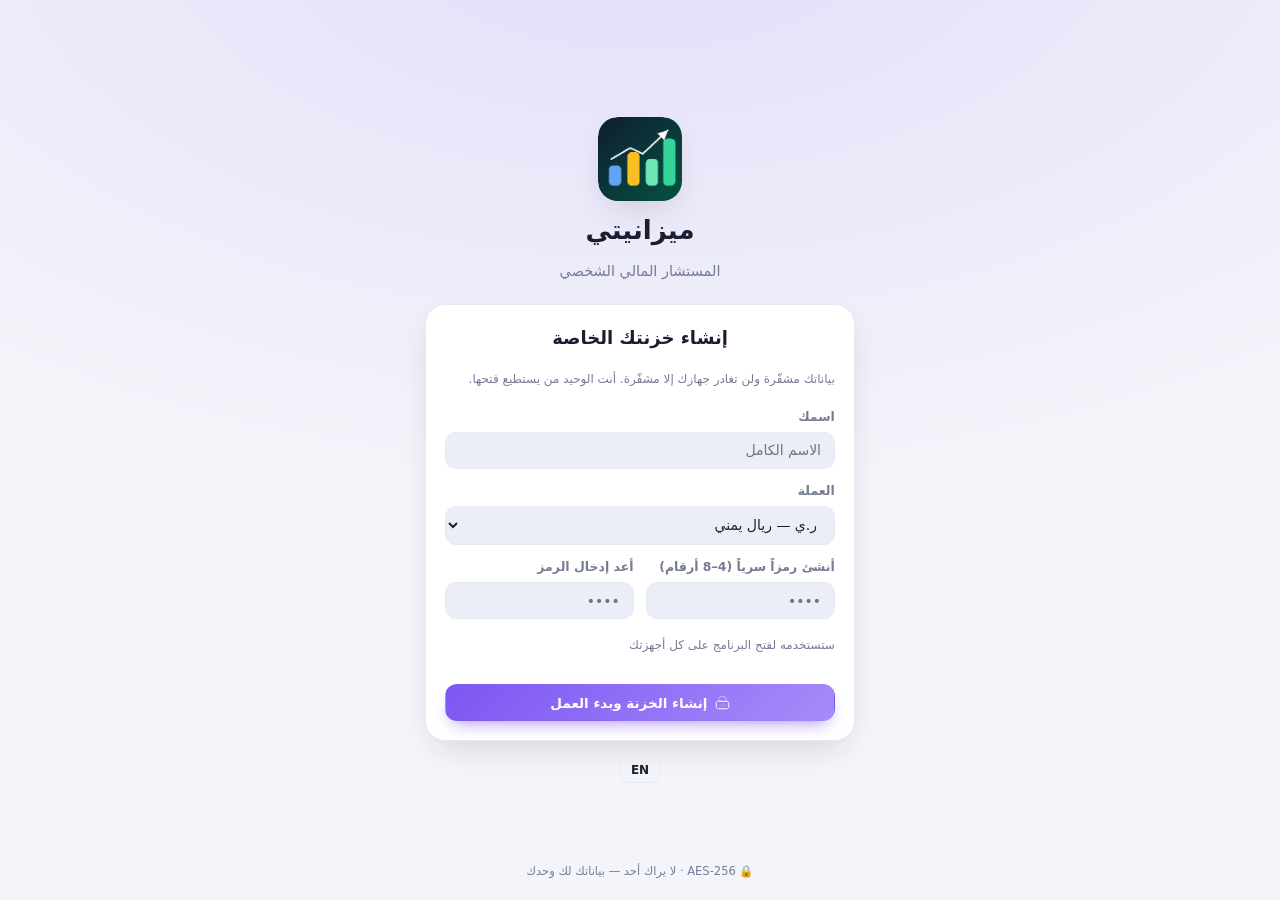
==== commit 79188d4f: "إعادة تسمية البرنامج إلى ميزانيتي | MIZANIYATI - الاسم في العنوان والـ manifest وشاشة القفل والعلامة" ====
--- a/finance/index.html
+++ b/finance/index.html
@@ -4,10 +4,10 @@
   <meta charset="UTF-8">
   <meta name="viewport" content="width=device-width, initial-scale=1, viewport-fit=cover">
   <meta name="theme-color" content="#f4f5fa">
-  <meta name="description" content="ميزان — مستشار مالي شخصي مشفّر يعمل على الهاتف والكمبيوتر مع مزامنة خاصة">
+  <meta name="description" content="ميزانيتي — مستشار مالي شخصي مشفّر يعمل على الهاتف والكمبيوتر مع مزامنة خاصة">
   <meta name="apple-mobile-web-app-capable" content="yes">
   <meta name="apple-mobile-web-app-status-bar-style" content="black-translucent">
-  <title>ميزان | Mizan — المستشار المالي الشخصي</title>
+  <title>ميزانيتي | MIZANIYATI — المستشار المالي الشخصي</title>
   <link rel="manifest" href="manifest.webmanifest">
   <link rel="icon" type="image/png" href="assets/img/favicon.png">
   <link rel="apple-touch-icon" href="assets/img/icon-192.png">
--- a/finance/assets/css/styles.css
+++ b/finance/assets/css/styles.css
@@ -1,5 +1,5 @@
 /* ============================================================
-   ميزان | Mizan — التنسيقات الكاملة (تصميم الموك-أب)
+   ميزانيتي | MIZANIYATI — التنسيقات الكاملة (تصميم الموك-أب)
    شريط جانبي داكن · منطقة رئيسية فاتحة · بطاقات متدرجة
    بنفسجي/تركوازي/وردي/أزرق · أزرار بنفسجية
    4 ثيمات · RTL/LTR · موبايل أول · طباعة
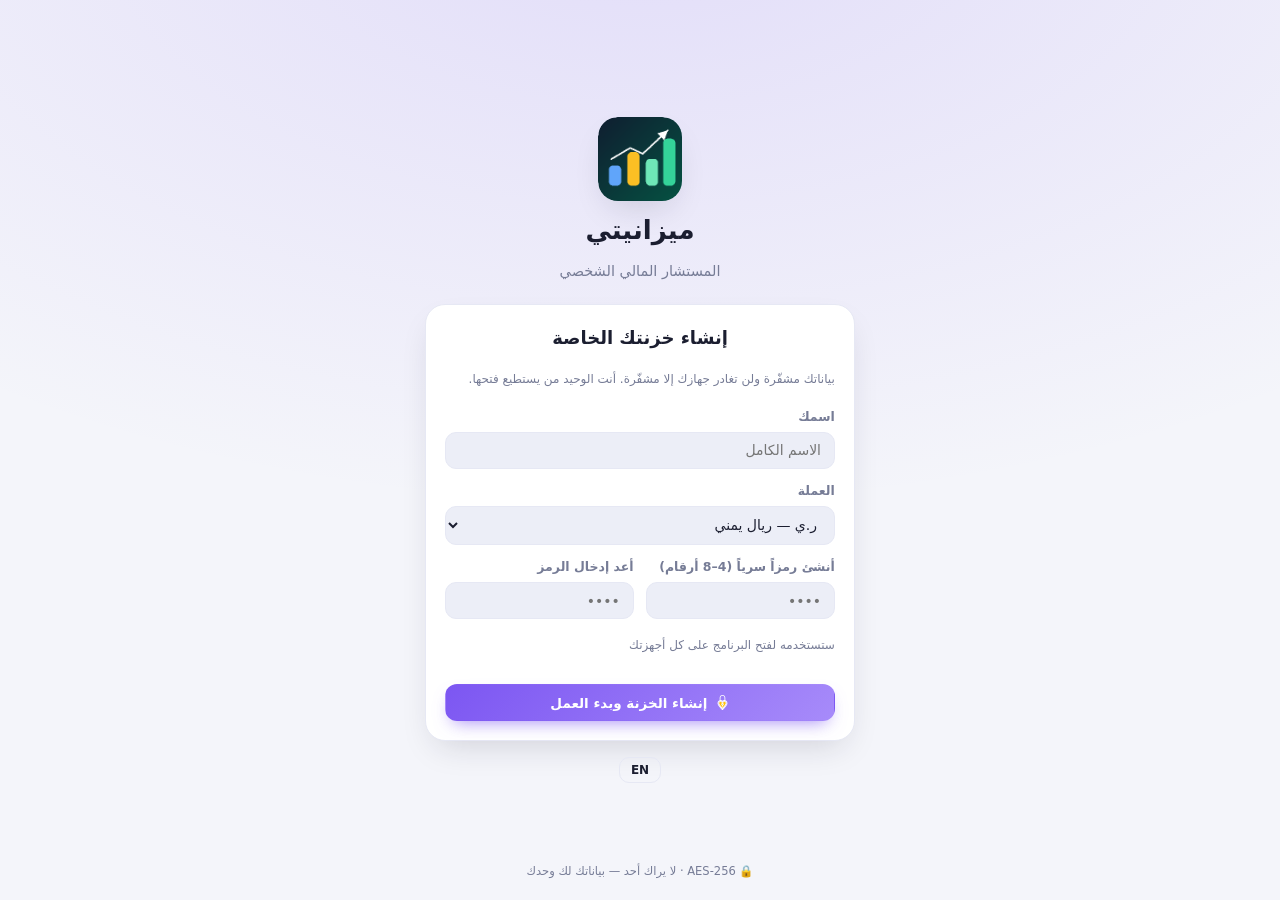
==== commit d3d597c3: "استبدال أيقونات Solar بأيقونات Multicolor من SVG Repo - إضافة icons-mc.js: 87 أيقونة Multicolor من م" ====
--- a/finance/index.html
+++ b/finance/index.html
@@ -36,6 +36,7 @@
 
   <!-- ===================== السكربتات (بالترتيب) ===================== -->
   <script src="assets/js/i18n.js"></script>
+  <script src="assets/js/icons-mc.js"></script>
   <script src="assets/js/icons.js"></script>
   <script src="assets/js/util.js"></script>
   <script src="assets/js/data.js"></script>
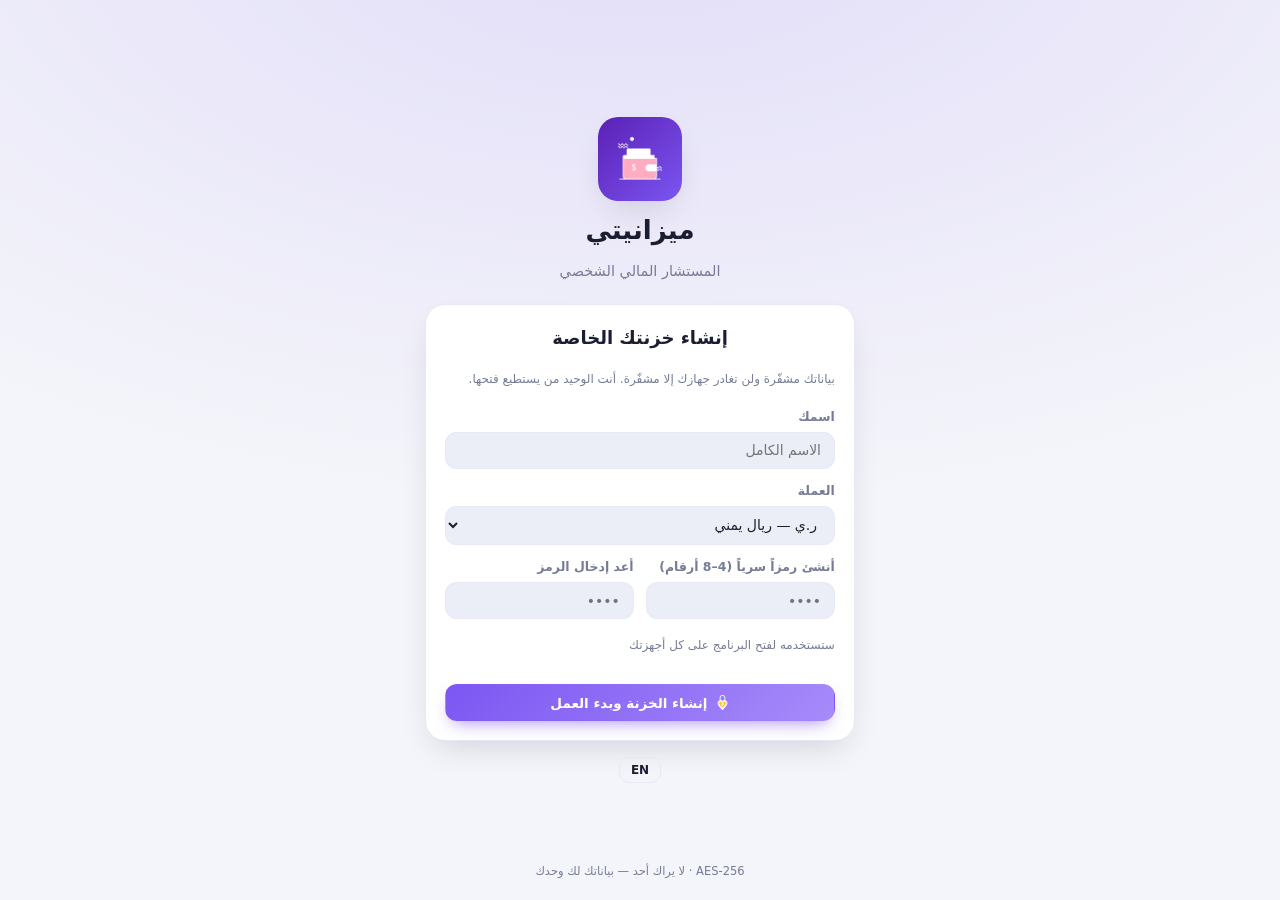
==== commit 050d5732: "إزالة الرموز التعبيرية المتبقية للحفاظ على واجهة نظيفة بالكامل" ====
--- a/finance/index.html
+++ b/finance/index.html
@@ -18,7 +18,7 @@
   <!-- ===================== شاشة القفل / الإنشاء ===================== -->
   <div id="lock-screen">
     <div id="lock-card"></div>
-    <p class="lock-foot muted">🔒 AES-256 · لا يراك أحد — بياناتك لك وحدك</p>
+    <p class="lock-foot muted">AES-256 · لا يراك أحد — بياناتك لك وحدك</p>
   </div>
 
   <!-- ===================== التطبيق ===================== -->
